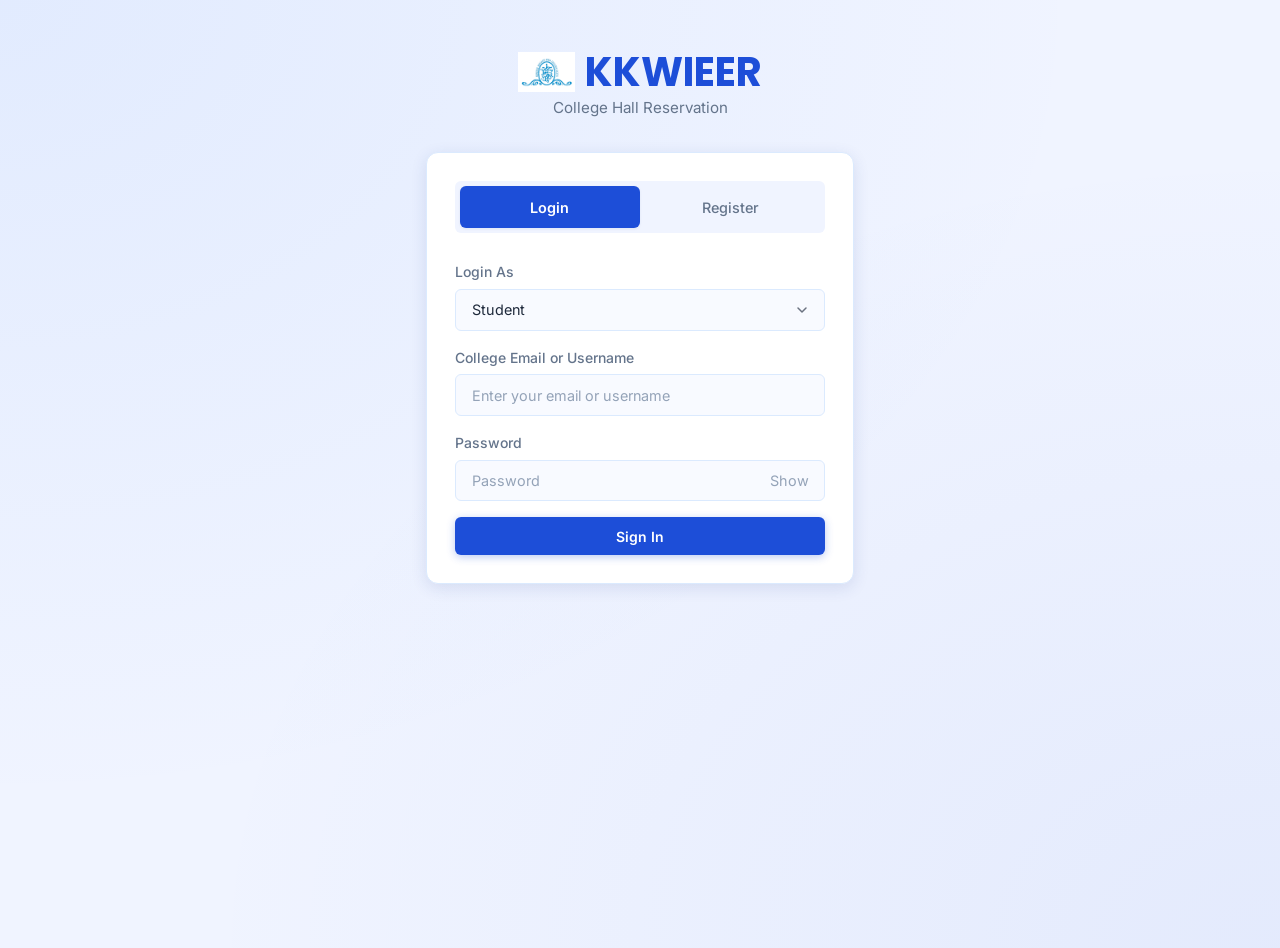
==== frontend/index.html @ 0dcea258 "Initial commit" ====
<!DOCTYPE html>
<html lang="en">
<head>
    <meta charset="UTF-8">
    <meta name="viewport" content="width=device-width, initial-scale=1.0">
    <title>KKWIEER College Hall Reservation</title>
    <link rel="stylesheet" href="css/styles.css">
    <link rel="preconnect" href="https://fonts.googleapis.com">
    <link rel="preconnect" href="https://fonts.gstatic.com" crossorigin>
    <link href="https://fonts.googleapis.com/css2?family=Inter:wght@300;400;500;600;700;800&family=Poppins:wght@600;700;800&display=swap" rel="stylesheet">
    <link rel="stylesheet" href="https://cdnjs.cloudflare.com/ajax/libs/font-awesome/6.4.0/css/all.min.css">
</head>
<body>
    <div id="notification" class="notification"></div>

    <div class="auth-container">
        <div class="auth-header animate-fade">
            <div style="display: flex; align-items: center; justify-content: center; gap: 10px;">
                <img src="assets/kkw_logo.png" alt="KKW Logo" style="height: 40px; width: auto;">
                <h1 style="margin: 0;">KKWIEER</h1>
            </div>
            <p>College Hall Reservation</p>
        </div>

        <div class="glass-card animate-fade">
            <div class="nav-tabs">
                <div id="login-tab" class="nav-tab active" onclick="switchAuthTab('login')">Login</div>
                <div id="register-tab" class="nav-tab" onclick="switchAuthTab('register')">Register</div>
            </div>

            <form id="login-form" autocomplete="off">
                <label for="login-role">Login As</label>
                <select id="login-role" autocomplete="off">
                    <option value="user">Student</option>
                    <option value="admin">Administrator</option>
                </select>

                <label for="login-email">College Email or Username</label>
                <input type="text" id="login-email" placeholder="Enter your email or username" autocomplete="off" autocapitalize="none" spellcheck="false" required>

                <label for="login-password">Password</label>
                <div class="password-container">
                    <input type="password" id="login-password" placeholder="Password" autocomplete="new-password" required>
                    <span class="toggle-password" onclick="togglePassword('login-password', this)">Show</span>
                </div>

                <button type="submit" class="btn btn-primary" style="width: 100%;">Sign In</button>
            </form>

            <div id="admin-hint" style="display: none; margin-top: 1rem; padding: 0.75rem; background: rgba(29, 78, 216, 0.1); border-left: 3px solid var(--primary); border-radius: 4px; font-size: 0.85rem; color: var(--text-muted); text-align: center;">
                <i class="fas fa-info-circle" style="color: var(--primary); margin-right: 0.25rem;"></i> <strong>Default Admin Credentials:</strong><br>
                <span>Email/Username: <code style="background: rgba(0,0,0,0.1); padding: 0.1rem 0.3rem; border-radius: 3px;">CHRS21</code></span> | 
                <span>Password: <code style="background: rgba(0,0,0,0.1); padding: 0.1rem 0.3rem; border-radius: 3px;">KKWIEER</code></span>
            </div>

            <form id="register-form" style="display: none;" autocomplete="off">
                <label for="reg-role">Register As</label>
                <select id="reg-role" onchange="toggleCrnField()">
                    <option value="user">Student</option>
                    <option value="admin">Administrator</option>
                </select>

                <label for="reg-name">Full Name</label>
                <input type="text" id="reg-name" placeholder="John Doe" required>

                <div id="crn-container">
                    <label for="reg-crn">CRN Number</label>
                    <input type="text" id="reg-crn" placeholder="e.g. 123456">
                </div>

                <label for="reg-email">College Email</label>
                <input type="email" id="reg-email" placeholder="name@kkwagh.edu.in" required>

                <label for="reg-password">Password</label>
                <div class="password-container">
                    <input type="password" id="reg-password" placeholder="Password" autocomplete="new-password" required>
                    <span class="toggle-password" onclick="togglePassword('reg-password', this)">Show</span>
                </div>

                <label for="reg-confirm-password">Confirm Password</label>
                <div class="password-container">
                    <input type="password" id="reg-confirm-password" placeholder="Confirm password" autocomplete="new-password" required>
                    <span class="toggle-password" onclick="togglePassword('reg-confirm-password', this)">Show</span>
                </div>

                <button type="submit" class="btn btn-primary" style="width: 100%;">Create Account</button>
            </form>
        </div>
    </div>

    <script src="js/api.js"></script>
    <script>
        function switchAuthTab(tab) {
            document.getElementById('login-tab').classList.toggle('active', tab === 'login');
            document.getElementById('register-tab').classList.toggle('active', tab === 'register');
            document.getElementById('login-form').style.display = tab === 'login' ? 'block' : 'none';
            document.getElementById('register-form').style.display = tab === 'register' ? 'block' : 'none';
        }

        function toggleCrnField() {
            const role = document.getElementById('reg-role').value;
            const crnContainer = document.getElementById('crn-container');
            crnContainer.style.display = role === 'user' ? 'block' : 'none';
        }

        function togglePassword(inputId, toggle) {
            const input = document.getElementById(inputId);
            if (input.type === 'password') {
                input.type = 'text';
                toggle.textContent = 'Hide';
            } else {
                input.type = 'password';
                toggle.textContent = 'Show';
            }
        }

        function clearLoginFields() {
            document.getElementById('login-role').value = 'user';
            document.getElementById('login-email').value = '';
            document.getElementById('login-password').value = '';
            toggleAdminHint();
        }

        function toggleAdminHint() {
            const role = document.getElementById('login-role').value;
            document.getElementById('admin-hint').style.display = role === 'admin' ? 'block' : 'none';
        }

        document.getElementById('login-role').addEventListener('change', toggleAdminHint);

        function initAuthPage() {
            clearLoginFields();
            toggleCrnField();

            // Some browsers/password managers restore credentials after initial paint.
            window.setTimeout(clearLoginFields, 50);
        }

        document.getElementById('login-form').onsubmit = async (e) => {
            e.preventDefault();
            const email = document.getElementById('login-email').value;
            const password = document.getElementById('login-password').value;
            const role = document.getElementById('login-role').value;

            if (role === 'user' && !email.endsWith('@kkwagh.edu.in')) {
                showNotification('Students must use @kkwagh.edu.in email domain.', 'error');
                return;
            }

            try {
                const data = await api.auth.login({ email, password, role });
                localStorage.setItem('token', data.token);
                localStorage.setItem('user', JSON.stringify(data.user));
                showNotification('Login successful!', 'success');
                setTimeout(() => {
                    window.location.href = data.user.role === 'admin' ? '/pages/admin.html' : '/pages/dashboard.html';
                }, 1000);
            } catch (err) {
                showNotification(err.message, 'error');
            }
        };

        document.getElementById('register-form').onsubmit = async (e) => {
            e.preventDefault();
            const name = document.getElementById('reg-name').value;
            const email = document.getElementById('reg-email').value;
            const password = document.getElementById('reg-password').value;
            const confirmPassword = document.getElementById('reg-confirm-password').value;
            const role = document.getElementById('reg-role').value;
            const crn = document.getElementById('reg-crn').value;

            if (role === 'user' && !email.endsWith('@kkwagh.edu.in')) {
                showNotification('Students must use @kkwagh.edu.in email domain.', 'error');
                return;
            }

            if (password !== confirmPassword) {
                showNotification('Passwords do not match.', 'error');
                return;
            }

            try {
                await api.auth.register({ name, crn, email, password, role });
                showNotification('Account created! Please login.', 'success');
                switchAuthTab('login');
            } catch (err) {
                showNotification(err.message, 'error');
            }
        };

        window.addEventListener('DOMContentLoaded', initAuthPage);
        window.addEventListener('pageshow', clearLoginFields);
    </script>
</body>
</html>
---- frontend/css/styles.css ----
@import url('https://fonts.googleapis.com/css2?family=Inter:wght@300;400;500;600;700;800&family=Poppins:wght@600;700;800&display=swap');

:root {
    --primary: #1d4ed8;
    --primary-hover: #1e40af;
    --primary-light: #3b82f6;
    --secondary: #60a5fa;
    --accent: #2563eb;
    --bg-main: #f0f4ff;
    --bg-card: #ffffff;
    --bg-card-hover: #f8faff;
    --bg-nav: #1d4ed8;
    --text-main: #1e293b;
    --text-muted: #64748b;
    --text-light: #94a3b8;
    --border-color: #dbeafe;
    --border-focus: #3b82f6;
    --success: #16a34a;
    --error: #dc2626;
    --warning: #d97706;
    --shadow-sm: 0 1px 3px rgba(30, 58, 138, 0.08);
    --shadow-md: 0 4px 16px rgba(30, 58, 138, 0.12);
    --shadow-lg: 0 8px 32px rgba(30, 58, 138, 0.18);
    --radius: 0.75rem;
    --radius-sm: 0.375rem;
}

* {
    margin: 0;
    padding: 0;
    box-sizing: border-box;
}

body {
    font-family: 'Inter', system-ui, -apple-system, sans-serif;
    background-color: var(--bg-main);
    color: var(--text-main);
    min-height: 100vh;
    line-height: 1.6;
    background-image:
        radial-gradient(ellipse at 0% 0%, rgba(59, 130, 246, 0.08) 0, transparent 60%),
        radial-gradient(ellipse at 100% 100%, rgba(29, 78, 216, 0.06) 0, transparent 60%);
}

h1, h2, h3, h4 {
    font-family: 'Poppins', 'Inter', sans-serif;
    font-weight: 700;
    line-height: 1.2;
}

h1 { font-size: 2rem; color: var(--text-main); }
h2 { font-size: 1.5rem; color: var(--text-main); }
h3 { font-size: 1.2rem; color: var(--text-main); }

/* Cards */
.glass-card {
    background: var(--bg-card);
    border: 1px solid var(--border-color);
    border-radius: var(--radius);
    padding: 1.75rem;
    box-shadow: var(--shadow-md);
    transition: box-shadow 0.25s ease;
}

.glass-card:hover {
    box-shadow: var(--shadow-lg);
}

/* Navigation */
nav.glass-card {
    background: var(--bg-nav) !important;
    border-color: rgba(255,255,255,0.15) !important;
}

nav.glass-card h2,
nav.glass-card a {
    color: white !important;
    -webkit-text-fill-color: white !important;
    background: none !important;
    text-decoration: none;
}

nav.glass-card a:hover {
    opacity: 0.8;
}

/* Buttons */
.btn {
    padding: 0.65rem 1.25rem;
    border-radius: var(--radius-sm);
    font-weight: 600;
    font-size: 0.875rem;
    cursor: pointer;
    transition: all 0.2s ease;
    border: none;
    display: inline-flex;
    align-items: center;
    justify-content: center;
    gap: 0.4rem;
    font-family: 'Inter', sans-serif;
    letter-spacing: 0.01em;
}

.btn-sm {
    padding: 0.45rem 0.9rem;
    font-size: 0.8rem;
}

.btn-primary {
    background: var(--primary);
    color: white;
    box-shadow: 0 2px 8px rgba(29, 78, 216, 0.3);
}

.btn-primary:hover {
    background: var(--primary-hover);
    transform: translateY(-1px);
    box-shadow: 0 4px 14px rgba(29, 78, 216, 0.4);
}

.btn-outline {
    background: transparent;
    border: 1.5px solid var(--primary);
    color: var(--primary);
}

.btn-outline:hover {
    background: var(--primary);
    color: white;
}

/* Forms - input, select, textarea */
input, select, textarea {
    width: 100%;
    padding: 0.7rem 1rem;
    background: #f8faff;
    border: 1.5px solid var(--border-color);
    border-radius: var(--radius-sm);
    color: var(--text-main);
    margin-bottom: 1rem;
    outline: none;
    transition: all 0.2s ease;
    font-family: 'Inter', sans-serif;
    font-size: 0.9rem;
}

input::placeholder,
textarea::placeholder {
    color: var(--text-light);
}

input:focus,
select:focus,
textarea:focus {
    border-color: var(--border-focus);
    background: #ffffff;
    box-shadow: 0 0 0 3px rgba(59, 130, 246, 0.12);
}

/* Fix dropdown select so text is always visible */
select {
    -webkit-appearance: none;
    appearance: none;
    background-image: url("data:image/svg+xml,%3Csvg xmlns='http://www.w3.org/2000/svg' fill='none' viewBox='0 0 20 20'%3E%3Cpath stroke='%236b7280' stroke-linecap='round' stroke-linejoin='round' stroke-width='1.5' d='M6 8l4 4 4-4'/%3E%3C/svg%3E");
    background-repeat: no-repeat;
    background-position: right 0.75rem center;
    background-size: 1.25rem;
    padding-right: 2.5rem;
    color: var(--text-main);
    background-color: #f8faff;
    cursor: pointer;
}

select option {
    color: var(--text-main);
    background: #ffffff;
    padding: 0.5rem;
    font-size: 0.95rem;
}

label {
    display: block;
    font-weight: 500;
    font-size: 0.875rem;
    color: var(--text-muted);
    margin-bottom: 0.35rem;
    font-family: 'Inter', sans-serif;
}

/* Auth Page */
.auth-container {
    max-width: 460px;
    margin: 3rem auto;
    padding: 0 1rem;
}

.auth-header {
    text-align: center;
    margin-bottom: 2rem;
}

.auth-header h1 {
    font-size: 2.5rem;
    color: var(--primary);
    font-family: 'Poppins', sans-serif;
    margin-bottom: 0.5rem;
}

.auth-header p {
    color: var(--text-muted);
    font-size: 0.95rem;
}

.nav-tabs {
    display: flex;
    gap: 0;
    margin-bottom: 1.75rem;
    background: var(--bg-main);
    border-radius: var(--radius-sm);
    padding: 0.3rem;
}

.nav-tab {
    flex: 1;
    padding: 0.6rem 1rem;
    text-align: center;
    cursor: pointer;
    border-radius: var(--radius-sm);
    color: var(--text-muted);
    font-weight: 500;
    font-size: 0.9rem;
    transition: all 0.2s ease;
    border: none;
    background: transparent;
}

.nav-tab.active {
    background: var(--primary);
    color: white;
    font-weight: 600;
    box-shadow: var(--shadow-sm);
}

/* Badges */
.badge {
    display: inline-block;
    padding: 0.2rem 0.6rem;
    border-radius: 100px;
    font-size: 0.72rem;
    font-weight: 600;
    background: rgba(29, 78, 216, 0.1);
    color: var(--primary);
    border: 1px solid rgba(29, 78, 216, 0.2);
    font-family: 'Inter', sans-serif;
    letter-spacing: 0.02em;
}

/* Notifications */
.notification {
    position: fixed;
    top: 1.5rem;
    right: 1.5rem;
    padding: 0.9rem 1.4rem;
    border-radius: var(--radius-sm);
    color: white;
    z-index: 9999;
    box-shadow: var(--shadow-lg);
    display: none;
    animation: slideIn 0.3s ease;
    font-size: 0.9rem;
    font-weight: 500;
    max-width: 320px;
}

@keyframes slideIn {
    from { transform: translateX(120%); opacity: 0; }
    to { transform: translateX(0); opacity: 1; }
}

/* Animations */
@keyframes fadeIn {
    from { opacity: 0; transform: translateY(8px); }
    to { opacity: 1; transform: translateY(0); }
}

.animate-fade {
    animation: fadeIn 0.4s ease forwards;
}

/* Password toggle */
.password-container {
    position: relative;
    display: flex;
    align-items: center;
    margin-bottom: 1rem;
}

.password-container input {
    margin-bottom: 0;
    padding-right: 2.75rem;
}

.toggle-password {
    position: absolute;
    right: 1rem;
    cursor: pointer;
    user-select: none;
    color: var(--text-light);
    transition: color 0.2s;
    font-size: 0.9rem;
}

.toggle-password:hover {
    color: var(--primary);
}

/* Stats Number style */
#stat-total, #stat-pending, #stat-approved {
    font-size: 2.5rem;
    font-weight: 800;
    font-family: 'Poppins', sans-serif;
    color: var(--primary);
}

/* Calendar days */
.calendar-day {
    font-family: 'Inter', sans-serif;
    font-size: 0.8rem;
    font-weight: 500;
}

/* Section headings */
section h1, section h2 {
    border-bottom: 2px solid var(--border-color);
    padding-bottom: 0.75rem;
    margin-bottom: 1.5rem;
}

/* Scrollbar styling */
::-webkit-scrollbar { width: 6px; height: 6px; }
::-webkit-scrollbar-track { background: var(--bg-main); }
::-webkit-scrollbar-thumb { background: #bfdbfe; border-radius: 4px; }
::-webkit-scrollbar-thumb:hover { background: var(--primary-light); }
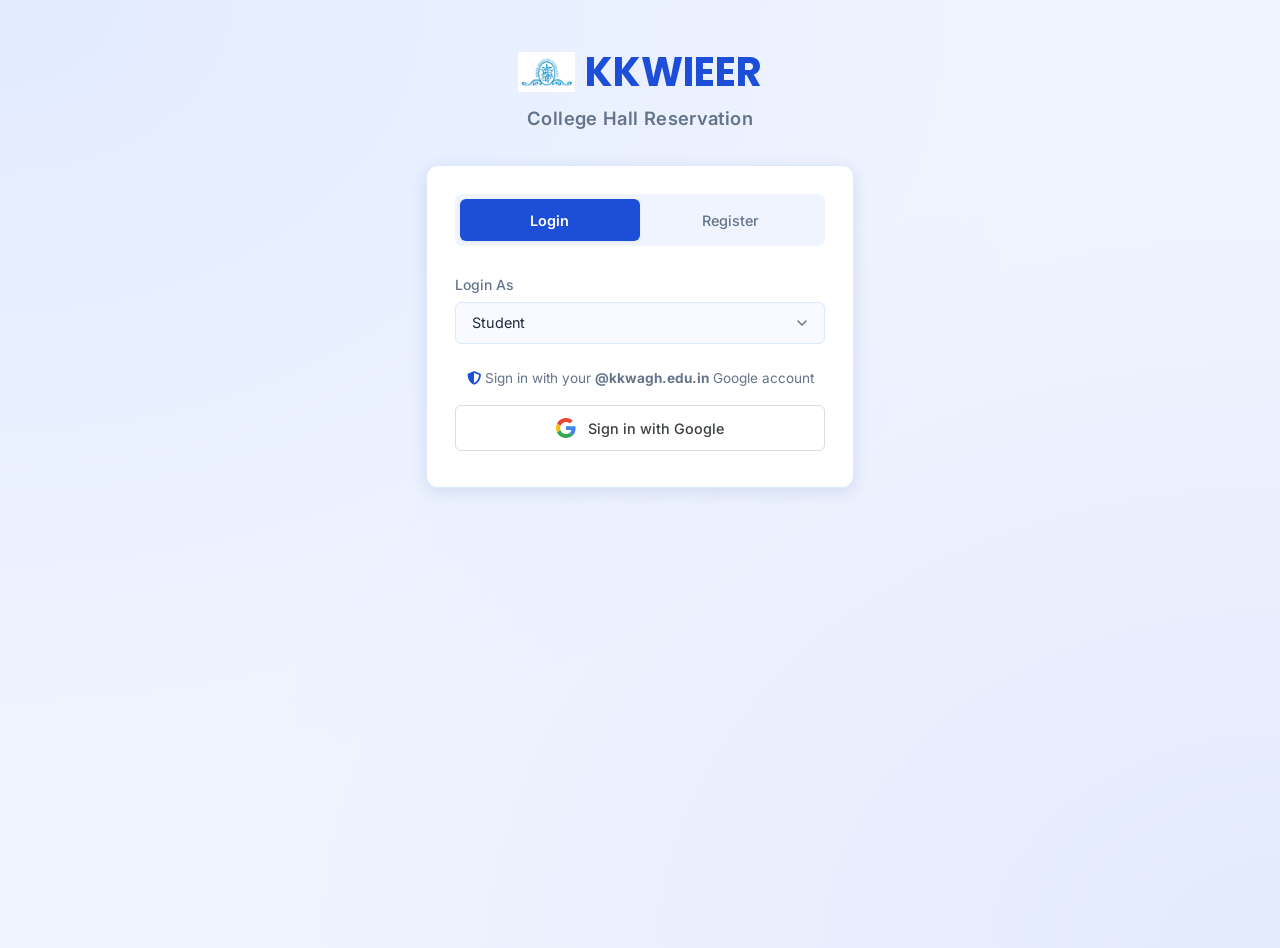
==== commit a5110843: "Update profile, google auth, and events functionality" ====
--- a/frontend/index.html
+++ b/frontend/index.html
@@ -9,6 +9,7 @@
     <link rel="preconnect" href="https://fonts.gstatic.com" crossorigin>
     <link href="https://fonts.googleapis.com/css2?family=Inter:wght@300;400;500;600;700;800&family=Poppins:wght@600;700;800&display=swap" rel="stylesheet">
     <link rel="stylesheet" href="https://cdnjs.cloudflare.com/ajax/libs/font-awesome/6.4.0/css/all.min.css">
+    <script src="https://accounts.google.com/gsi/client" async defer></script>
 </head>
 <body>
     <div id="notification" class="notification"></div>
@@ -35,16 +36,33 @@
                     <option value="admin">Administrator</option>
                 </select>
 
-                <label for="login-email">College Email or Username</label>
-                <input type="text" id="login-email" placeholder="Enter your email or username" autocomplete="off" autocapitalize="none" spellcheck="false" required>
-
-                <label for="login-password">Password</label>
-                <div class="password-container">
-                    <input type="password" id="login-password" placeholder="Password" autocomplete="new-password" required>
-                    <span class="toggle-password" onclick="togglePassword('login-password', this)">Show</span>
-                </div>
-
-                <button type="submit" class="btn btn-primary" style="width: 100%;">Sign In</button>
+                <!-- Student Google Login Section -->
+                <div id="student-google-section">
+                    <div style="text-align: center; padding: 0.5rem 0;">
+                        <p style="color: var(--text-muted); font-size: 0.85rem; margin-bottom: 0.75rem;">
+                            <i class="fas fa-shield-alt" style="color: var(--primary);"></i>
+                            Sign in with your <strong>@kkwagh.edu.in</strong> Google account
+                        </p>
+                        <button type="button" class="google-signin-btn" onclick="handleGoogleSignIn()" id="google-btn">
+                            <svg width="20" height="20" viewBox="0 0 48 48"><path fill="#EA4335" d="M24 9.5c3.54 0 6.71 1.22 9.21 3.6l6.85-6.85C35.9 2.38 30.47 0 24 0 14.62 0 6.51 5.38 2.56 13.22l7.98 6.19C12.43 13.72 17.74 9.5 24 9.5z"/><path fill="#4285F4" d="M46.98 24.55c0-1.57-.15-3.09-.38-4.55H24v9.02h12.94c-.58 2.96-2.26 5.48-4.78 7.18l7.73 6c4.51-4.18 7.09-10.36 7.09-17.65z"/><path fill="#FBBC05" d="M10.53 28.59c-.48-1.45-.76-2.99-.76-4.59s.27-3.14.76-4.59l-7.98-6.19C.92 16.46 0 20.12 0 24c0 3.88.92 7.54 2.56 10.78l7.97-6.19z"/><path fill="#34A853" d="M24 48c6.48 0 11.93-2.13 15.89-5.81l-7.73-6c-2.15 1.45-4.92 2.3-8.16 2.3-6.26 0-11.57-4.22-13.47-9.91l-7.98 6.19C6.51 42.62 14.62 48 24 48z"/></svg>
+                            Sign in with Google
+                        </button>
+                    </div>
+                </div>
+
+                <!-- Admin Credentials Section -->
+                <div id="admin-credentials-section" style="display: none;">
+                    <label for="login-email">Username or Email</label>
+                    <input type="text" id="login-email" placeholder="Enter your email or username" autocomplete="off" autocapitalize="none" spellcheck="false" required>
+
+                    <label for="login-password">Password</label>
+                    <div class="password-container">
+                        <input type="password" id="login-password" placeholder="Password" autocomplete="new-password" required>
+                        <span class="toggle-password" onclick="togglePassword('login-password', this)">Show</span>
+                    </div>
+
+                    <button type="submit" class="btn btn-primary" style="width: 100%;">Sign In</button>
+                </div>
             </form>
 
             <div id="admin-hint" style="display: none; margin-top: 1rem; padding: 0.75rem; background: rgba(29, 78, 216, 0.1); border-left: 3px solid var(--primary); border-radius: 4px; font-size: 0.85rem; color: var(--text-muted); text-align: center;">
@@ -54,22 +72,25 @@
             </div>
 
             <form id="register-form" style="display: none;" autocomplete="off">
+                <div style="text-align: center; padding: 0.5rem 0; margin-bottom: 1rem;">
+                    <p style="color: var(--text-muted); font-size: 0.85rem;">
+                        <i class="fas fa-info-circle" style="color: var(--primary);"></i>
+                        Students: Just use <strong>"Sign in with Google"</strong> on the Login tab with your @kkwagh.edu.in account. No registration needed!
+                    </p>
+                </div>
+
+                <div class="divider-or">Admin Registration</div>
+
                 <label for="reg-role">Register As</label>
                 <select id="reg-role" onchange="toggleCrnField()">
-                    <option value="user">Student</option>
                     <option value="admin">Administrator</option>
                 </select>
 
                 <label for="reg-name">Full Name</label>
-                <input type="text" id="reg-name" placeholder="John Doe" required>
-
-                <div id="crn-container">
-                    <label for="reg-crn">CRN Number</label>
-                    <input type="text" id="reg-crn" placeholder="e.g. 123456">
-                </div>
-
-                <label for="reg-email">College Email</label>
-                <input type="email" id="reg-email" placeholder="name@kkwagh.edu.in" required>
+                <input type="text" id="reg-name" placeholder="Admin Name" required>
+
+                <label for="reg-email">Email</label>
+                <input type="email" id="reg-email" placeholder="admin@domain.com" required>
 
                 <label for="reg-password">Password</label>
                 <div class="password-container">
@@ -83,7 +104,9 @@
                     <span class="toggle-password" onclick="togglePassword('reg-confirm-password', this)">Show</span>
                 </div>
 
-                <button type="submit" class="btn btn-primary" style="width: 100%;">Create Account</button>
+                <input type="hidden" id="reg-crn" value="">
+
+                <button type="submit" class="btn btn-primary" style="width: 100%;">Create Admin Account</button>
             </form>
         </div>
     </div>
@@ -98,9 +121,7 @@
         }
 
         function toggleCrnField() {
-            const role = document.getElementById('reg-role').value;
-            const crnContainer = document.getElementById('crn-container');
-            crnContainer.style.display = role === 'user' ? 'block' : 'none';
+            // No CRN field needed anymore
         }
 
         function togglePassword(inputId, toggle) {
@@ -114,38 +135,79 @@
             }
         }
 
-        function clearLoginFields() {
-            document.getElementById('login-role').value = 'user';
-            document.getElementById('login-email').value = '';
-            document.getElementById('login-password').value = '';
-            toggleAdminHint();
-        }
-
-        function toggleAdminHint() {
+        function toggleLoginSections() {
             const role = document.getElementById('login-role').value;
-            document.getElementById('admin-hint').style.display = role === 'admin' ? 'block' : 'none';
-        }
-
-        document.getElementById('login-role').addEventListener('change', toggleAdminHint);
-
-        function initAuthPage() {
-            clearLoginFields();
-            toggleCrnField();
-
-            // Some browsers/password managers restore credentials after initial paint.
-            window.setTimeout(clearLoginFields, 50);
-        }
-
+            const googleSection = document.getElementById('student-google-section');
+            const adminSection = document.getElementById('admin-credentials-section');
+            const adminHint = document.getElementById('admin-hint');
+
+            if (role === 'admin') {
+                googleSection.style.display = 'none';
+                adminSection.style.display = 'block';
+                adminHint.style.display = 'block';
+            } else {
+                googleSection.style.display = 'block';
+                adminSection.style.display = 'none';
+                adminHint.style.display = 'none';
+            }
+        }
+
+        document.getElementById('login-role').addEventListener('change', toggleLoginSections);
+
+        // Google Sign-In
+        function handleGoogleSignIn() {
+            const clientId = window.GOOGLE_CLIENT_ID;
+            if (!clientId || clientId === 'YOUR_GOOGLE_CLIENT_ID_HERE') {
+                showNotification('Google Sign-In is not configured yet. Please set up a Google Client ID.', 'error');
+                return;
+            }
+
+            google.accounts.id.initialize({
+                client_id: clientId,
+                callback: handleGoogleCredentialResponse,
+                hd: 'kkwagh.edu.in'  // Restrict to kkwagh.edu.in domain
+            });
+            google.accounts.id.prompt();
+        }
+
+        async function handleGoogleCredentialResponse(response) {
+            try {
+                showNotification('Signing in with Google...', 'info');
+                const data = await api.auth.googleLogin(response.credential);
+                localStorage.setItem('token', data.token);
+                localStorage.setItem('user', JSON.stringify(data.user));
+                showNotification('Login successful!', 'success');
+                setTimeout(() => {
+                    window.location.href = '/pages/dashboard.html';
+                }, 1000);
+            } catch (err) {
+                showNotification(err.message, 'error');
+            }
+        }
+
+        // Fetch Google Client ID from server config
+        window.GOOGLE_CLIENT_ID = '';
+        (async function loadGoogleClientId() {
+            try {
+                // Try to fetch from a simple endpoint or use env
+                const resp = await fetch(`${window.location.origin}/api/auth/google-client-id`);
+                if (resp.ok) {
+                    const data = await resp.json();
+                    window.GOOGLE_CLIENT_ID = data.clientId;
+                }
+            } catch {
+                // Will be set from inline config if available
+            }
+        })();
+
+        // Admin login form submission
         document.getElementById('login-form').onsubmit = async (e) => {
             e.preventDefault();
+            const role = document.getElementById('login-role').value;
+            if (role !== 'admin') return; // Students use Google
+
             const email = document.getElementById('login-email').value;
             const password = document.getElementById('login-password').value;
-            const role = document.getElementById('login-role').value;
-
-            if (role === 'user' && !email.endsWith('@kkwagh.edu.in')) {
-                showNotification('Students must use @kkwagh.edu.in email domain.', 'error');
-                return;
-            }
 
             try {
                 const data = await api.auth.login({ email, password, role });
@@ -167,12 +229,6 @@
             const password = document.getElementById('reg-password').value;
             const confirmPassword = document.getElementById('reg-confirm-password').value;
             const role = document.getElementById('reg-role').value;
-            const crn = document.getElementById('reg-crn').value;
-
-            if (role === 'user' && !email.endsWith('@kkwagh.edu.in')) {
-                showNotification('Students must use @kkwagh.edu.in email domain.', 'error');
-                return;
-            }
 
             if (password !== confirmPassword) {
                 showNotification('Passwords do not match.', 'error');
@@ -180,7 +236,7 @@
             }
 
             try {
-                await api.auth.register({ name, crn, email, password, role });
+                await api.auth.register({ name, email, password, role });
                 showNotification('Account created! Please login.', 'success');
                 switchAuthTab('login');
             } catch (err) {
@@ -188,8 +244,9 @@
             }
         };
 
-        window.addEventListener('DOMContentLoaded', initAuthPage);
-        window.addEventListener('pageshow', clearLoginFields);
+        window.addEventListener('DOMContentLoaded', () => {
+            toggleLoginSections();
+        });
     </script>
 </body>
 </html>
--- a/frontend/css/styles.css
+++ b/frontend/css/styles.css
@@ -208,7 +208,10 @@
 
 .auth-header p {
     color: var(--text-muted);
-    font-size: 0.95rem;
+    font-size: 1.15rem;
+    font-weight: 600;
+    margin-top: 0.5rem;
+    letter-spacing: 0.02em;
 }
 
 .nav-tabs {
@@ -341,3 +344,275 @@
 ::-webkit-scrollbar-track { background: var(--bg-main); }
 ::-webkit-scrollbar-thumb { background: #bfdbfe; border-radius: 4px; }
 ::-webkit-scrollbar-thumb:hover { background: var(--primary-light); }
+
+/* ───── Notification Bell ───── */
+.notif-bell-wrapper {
+    position: relative;
+    display: inline-flex;
+    align-items: center;
+}
+
+.notif-badge {
+    position: absolute;
+    top: -6px;
+    right: -8px;
+    min-width: 18px;
+    height: 18px;
+    padding: 0 4px;
+    border-radius: 50px;
+    background: #ef4444;
+    color: white;
+    font-size: 0.65rem;
+    font-weight: 700;
+    display: flex;
+    align-items: center;
+    justify-content: center;
+    line-height: 1;
+    font-family: 'Inter', sans-serif;
+    animation: badgePulse 2s ease-in-out infinite;
+    box-shadow: 0 0 0 2px var(--bg-nav);
+}
+
+@keyframes badgePulse {
+    0%, 100% { transform: scale(1); }
+    50% { transform: scale(1.15); }
+}
+
+.notif-dropdown {
+    position: absolute;
+    top: calc(100% + 12px);
+    right: -10px;
+    width: 340px;
+    max-height: 420px;
+    background: var(--bg-card);
+    border: 1px solid var(--border-color);
+    border-radius: var(--radius);
+    box-shadow: var(--shadow-lg);
+    z-index: 9999;
+    overflow: hidden;
+    animation: fadeIn 0.2s ease;
+}
+
+.notif-dropdown-header {
+    display: flex;
+    justify-content: space-between;
+    align-items: center;
+    padding: 0.85rem 1rem;
+    border-bottom: 1px solid var(--border-color);
+    font-size: 0.9rem;
+    color: var(--text-main);
+    background: var(--bg-card);
+}
+
+.notif-list {
+    max-height: 350px;
+    overflow-y: auto;
+}
+
+.notif-item {
+    padding: 0.75rem 1rem;
+    border-bottom: 1px solid rgba(219, 234, 254, 0.5);
+    cursor: pointer;
+    transition: background 0.15s ease;
+}
+
+.notif-item:hover {
+    background: var(--bg-card-hover);
+}
+
+.notif-unread {
+    background: rgba(59, 130, 246, 0.04);
+    border-left: 3px solid var(--primary);
+}
+
+.notif-item-title {
+    font-weight: 600;
+    font-size: 0.85rem;
+    color: var(--text-main);
+    margin-bottom: 0.2rem;
+}
+
+.notif-item-msg {
+    font-size: 0.8rem;
+    color: var(--text-muted);
+    line-height: 1.4;
+}
+
+.notif-item-time {
+    font-size: 0.72rem;
+    color: var(--text-light);
+    margin-top: 0.25rem;
+}
+
+/* ───── Nav Profile Avatar ───── */
+.nav-profile-avatar {
+    width: 30px;
+    height: 30px;
+    border-radius: 50%;
+    background: linear-gradient(135deg, rgba(255,255,255,0.25), rgba(255,255,255,0.1));
+    border: 2px solid rgba(255,255,255,0.4);
+    display: flex;
+    align-items: center;
+    justify-content: center;
+    color: white;
+    font-weight: 700;
+    font-size: 0.8rem;
+    font-family: 'Inter', sans-serif;
+    transition: all 0.2s ease;
+}
+
+.nav-profile-avatar:hover {
+    background: linear-gradient(135deg, rgba(255,255,255,0.35), rgba(255,255,255,0.2));
+    transform: scale(1.08);
+}
+
+/* ───── Profile Page ───── */
+.profile-container {
+    max-width: 860px;
+    margin: 0 auto;
+    padding: 0 1rem;
+}
+
+.profile-hero {
+    background: linear-gradient(135deg, var(--primary), var(--primary-light));
+    border-radius: var(--radius);
+    padding: 2.5rem;
+    color: white;
+    display: flex;
+    align-items: center;
+    gap: 2rem;
+    margin-bottom: 2rem;
+    box-shadow: var(--shadow-lg);
+    position: relative;
+    overflow: hidden;
+}
+
+.profile-hero::before {
+    content: '';
+    position: absolute;
+    top: -50%;
+    right: -30%;
+    width: 400px;
+    height: 400px;
+    border-radius: 50%;
+    background: rgba(255,255,255,0.06);
+}
+
+.profile-hero-avatar {
+    width: 90px;
+    height: 90px;
+    border-radius: 50%;
+    background: rgba(255,255,255,0.2);
+    border: 3px solid rgba(255,255,255,0.4);
+    display: flex;
+    align-items: center;
+    justify-content: center;
+    font-size: 2.5rem;
+    font-weight: 800;
+    font-family: 'Poppins', sans-serif;
+    color: white;
+    flex-shrink: 0;
+}
+
+.profile-hero-avatar img {
+    width: 100%;
+    height: 100%;
+    border-radius: 50%;
+    object-fit: cover;
+}
+
+.profile-hero-info h1 {
+    color: white;
+    margin-bottom: 0.25rem;
+}
+
+.profile-hero-info p {
+    opacity: 0.85;
+    font-size: 0.9rem;
+}
+
+.profile-hero-info .profile-meta {
+    display: flex;
+    gap: 1rem;
+    margin-top: 0.5rem;
+    flex-wrap: wrap;
+}
+
+.profile-meta-item {
+    display: inline-flex;
+    align-items: center;
+    gap: 0.35rem;
+    font-size: 0.8rem;
+    opacity: 0.85;
+    background: rgba(255,255,255,0.12);
+    padding: 0.25rem 0.65rem;
+    border-radius: 100px;
+}
+
+.profile-section {
+    margin-bottom: 1.5rem;
+}
+
+.profile-section h3 {
+    margin-bottom: 1rem;
+    font-size: 1rem;
+    display: flex;
+    align-items: center;
+    gap: 0.5rem;
+}
+
+.profile-section h3 i {
+    color: var(--primary);
+}
+
+/* Google Sign-In Button */
+.google-signin-btn {
+    display: flex;
+    align-items: center;
+    justify-content: center;
+    gap: 0.75rem;
+    width: 100%;
+    padding: 0.75rem 1rem;
+    background: white;
+    border: 1.5px solid #dadce0;
+    border-radius: var(--radius-sm);
+    font-family: 'Inter', sans-serif;
+    font-size: 0.9rem;
+    font-weight: 500;
+    color: #3c4043;
+    cursor: pointer;
+    transition: all 0.2s ease;
+    margin-top: 1rem;
+}
+
+.google-signin-btn:hover {
+    background: #f8f9fa;
+    box-shadow: 0 2px 8px rgba(0,0,0,0.1);
+    border-color: #c6c9cc;
+}
+
+.google-signin-btn img {
+    width: 20px;
+    height: 20px;
+}
+
+.divider-or {
+    display: flex;
+    align-items: center;
+    margin: 1.5rem 0;
+    gap: 1rem;
+    color: var(--text-light);
+    font-size: 0.8rem;
+    font-weight: 500;
+    text-transform: uppercase;
+    letter-spacing: 0.05em;
+}
+
+.divider-or::before,
+.divider-or::after {
+    content: '';
+    flex: 1;
+    height: 1px;
+    background: var(--border-color);
+}
+
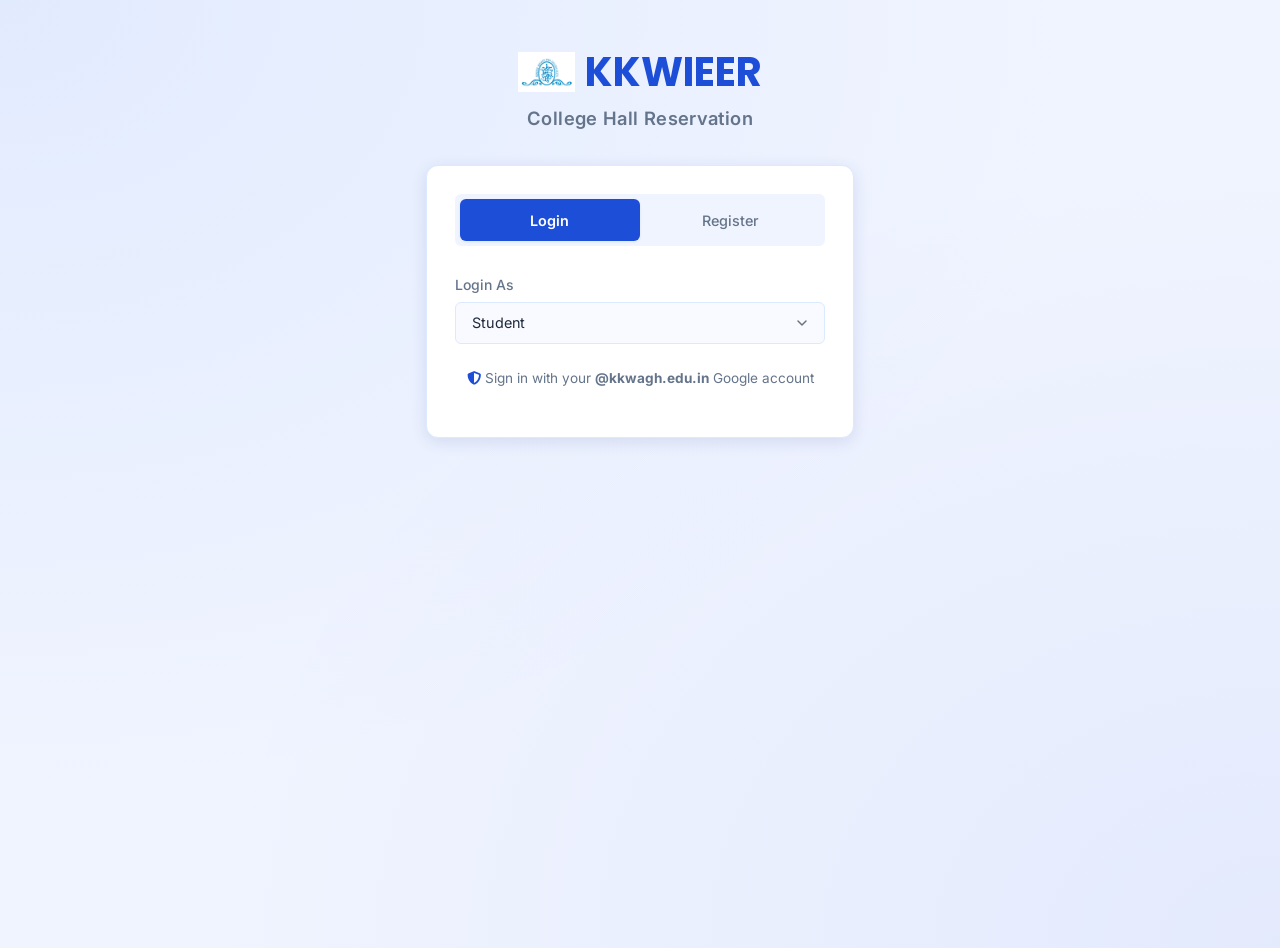
==== commit 7b861422: "feat: Add Self Check-in via Check-in Poster QR" ====
--- a/frontend/index.html
+++ b/frontend/index.html
@@ -43,10 +43,7 @@
                             <i class="fas fa-shield-alt" style="color: var(--primary);"></i>
                             Sign in with your <strong>@kkwagh.edu.in</strong> Google account
                         </p>
-                        <button type="button" class="google-signin-btn" onclick="handleGoogleSignIn()" id="google-btn">
-                            <svg width="20" height="20" viewBox="0 0 48 48"><path fill="#EA4335" d="M24 9.5c3.54 0 6.71 1.22 9.21 3.6l6.85-6.85C35.9 2.38 30.47 0 24 0 14.62 0 6.51 5.38 2.56 13.22l7.98 6.19C12.43 13.72 17.74 9.5 24 9.5z"/><path fill="#4285F4" d="M46.98 24.55c0-1.57-.15-3.09-.38-4.55H24v9.02h12.94c-.58 2.96-2.26 5.48-4.78 7.18l7.73 6c4.51-4.18 7.09-10.36 7.09-17.65z"/><path fill="#FBBC05" d="M10.53 28.59c-.48-1.45-.76-2.99-.76-4.59s.27-3.14.76-4.59l-7.98-6.19C.92 16.46 0 20.12 0 24c0 3.88.92 7.54 2.56 10.78l7.97-6.19z"/><path fill="#34A853" d="M24 48c6.48 0 11.93-2.13 15.89-5.81l-7.73-6c-2.15 1.45-4.92 2.3-8.16 2.3-6.26 0-11.57-4.22-13.47-9.91l-7.98 6.19C6.51 42.62 14.62 48 24 48z"/></svg>
-                            Sign in with Google
-                        </button>
+                        <div id="google-btn-container" style="display: flex; justify-content: center; width: 100%;"></div>
                     </div>
                 </div>
 
@@ -155,19 +152,27 @@
         document.getElementById('login-role').addEventListener('change', toggleLoginSections);
 
         // Google Sign-In
-        function handleGoogleSignIn() {
-            const clientId = window.GOOGLE_CLIENT_ID;
-            if (!clientId || clientId === 'YOUR_GOOGLE_CLIENT_ID_HERE') {
-                showNotification('Google Sign-In is not configured yet. Please set up a Google Client ID.', 'error');
+        function initGoogleSignIn() {
+            if (!window.GOOGLE_CLIENT_ID || window.GOOGLE_CLIENT_ID === 'YOUR_GOOGLE_CLIENT_ID_HERE') {
+                console.error('Google Sign-In is not configured yet. Please set up a Google Client ID.');
                 return;
             }
 
             google.accounts.id.initialize({
-                client_id: clientId,
+                client_id: window.GOOGLE_CLIENT_ID,
                 callback: handleGoogleCredentialResponse,
                 hd: 'kkwagh.edu.in'  // Restrict to kkwagh.edu.in domain
             });
-            google.accounts.id.prompt();
+            
+            const btnContainer = document.getElementById('google-btn-container');
+            if (btnContainer) {
+                google.accounts.id.renderButton(btnContainer, { 
+                    theme: 'outline', 
+                    size: 'large', 
+                    type: 'standard',
+                    width: '300' // Better width handling for standard button
+                });
+            }
         }
 
         async function handleGoogleCredentialResponse(response) {
@@ -194,6 +199,12 @@
                 if (resp.ok) {
                     const data = await resp.json();
                     window.GOOGLE_CLIENT_ID = data.clientId;
+                    if (window.google && window.google.accounts) {
+                        initGoogleSignIn();
+                    } else {
+                        // wait for the Google script to load
+                        window.onload = initGoogleSignIn;
+                    }
                 }
             } catch {
                 // Will be set from inline config if available
